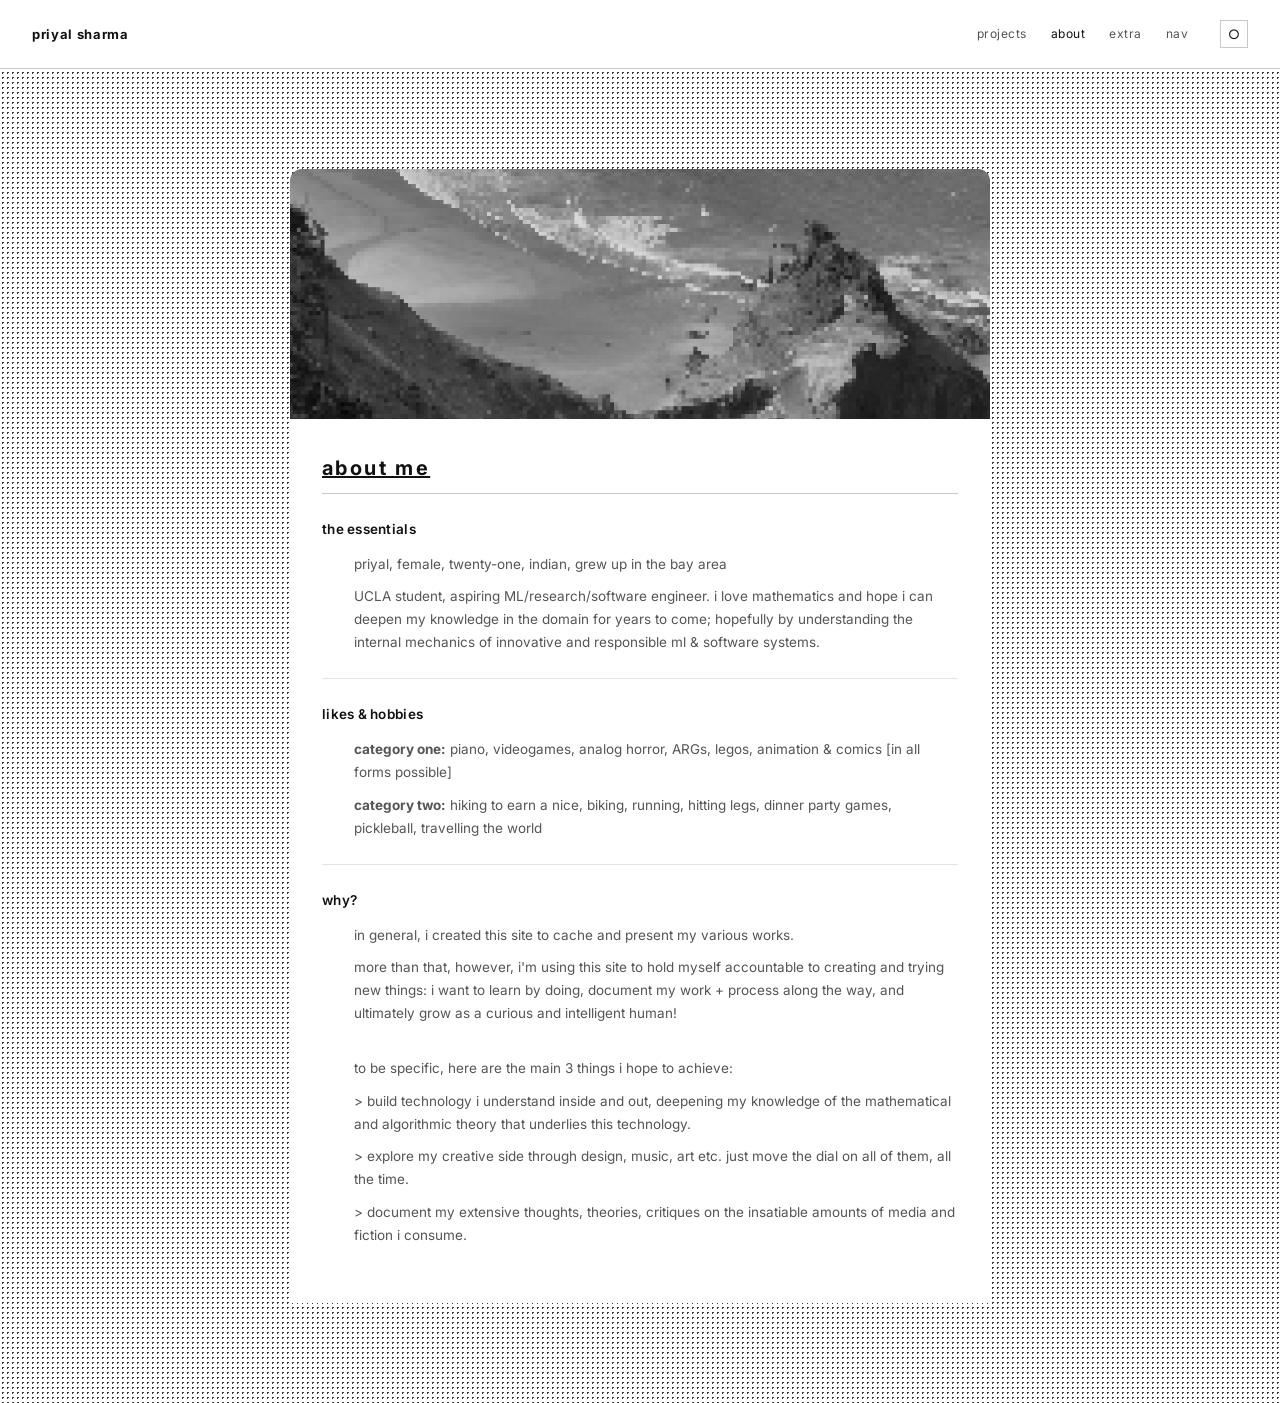
==== aboutme.html @ 27dedb9f "aboutme!" ====
<!DOCTYPE html>
<html lang="en">

<head>
  <meta charset="UTF-8" />
  <meta name="viewport" content="width=device-width, initial-scale=1.0" />
  <title>about — priyal sharma</title>
  <link rel="preconnect" href="https://fonts.googleapis.com" />
  <link rel="preconnect" href="https://fonts.gstatic.com" crossorigin />
  <link href="https://fonts.googleapis.com/css2?family=Inter:wght@400;500;600&family=Press+Start+2P&display=swap"
    rel="stylesheet" />
  <link rel="stylesheet" href="style.css" />
</head>

<body>

  <header class="site-header">
    <span class="site-name">priyal sharma</span>
    <nav class="site-nav">
      <a href="projects.html" class="nav-link">projects</a>
      <a href="aboutme.html" class="nav-link active">about</a>
      <a href="/extra" class="nav-link">extra</a>
      <a href="/nav" class="nav-link">nav</a>
    </nav>
    <button class="theme-toggle" id="themeToggle" aria-label="toggle dark mode">○</button>
  </header>

  <div class="content-wrap">
    <img class="banner" src="aboutme.png" alt="banner">
    <article class="me-box">

      <h2 class="mebox-title">
        <a href="shinji.txt" target="_blank">about me</a>
      </h2>

      <div class="about-section">
        <h3 class="section-title">the essentials</h3>
        <div class="section-content">
          <p>priyal, female, twenty-one, indian, grew up in the bay area</p>
          <p>UCLA student, aspiring ML/research/software engineer. i love mathematics and hope i can deepen my knowledge
            in the
            domain for years to come; hopefully by understanding the internal mechanics of innovative and responsible
            ml & software systems.</p>
        </div>
      </div>

      <hr class="section-divider">

      <div class="about-section">
        <h3 class="section-title">likes & hobbies</h3>
        <div class="section-content">
          <p><strong>category one:</strong> piano, videogames, analog horror, ARGs, legos, animation & comics [in all
            forms
            possible]</p>
          <p><strong>category two:</strong> hiking to earn a nice, biking, running, hitting legs, dinner party games,
            pickleball, travelling
            the world</p>
        </div>
      </div>

      <hr class="section-divider">

      <div class="about-section">
        <h3 class="section-title">why?</h3>
        <div class="section-content">
          <p>in general, i created this site to cache and present my various works.</p>
          <p>more than that, however, i'm using this site to hold myself accountable to creating and trying new things:
            i want to learn by doing, document my work + process along the way, and ultimately grow as a curious and
            intelligent human!</p>
          <br>
          <p>to be specific, here are the main 3 things i hope to achieve:</p>
          <p>&gt; build technology i understand inside and out, deepening my knowledge of the mathematical and
            algorithmic theory that underlies this technology.</p>
          <p>&gt; explore my creative side through design, music, art etc. just move the dial on all of them, all the
            time.</p>
          <p>&gt; document my extensive thoughts, theories, critiques on the insatiable amounts of media and fiction i
            consume.</p>
        </div>
      </div>

    </article>
  </div>

</body>

</html>
---- style.css ----
/* custom properies  */
:root {
  --bg: #ffffff;
  --bg-box: #ffffff;
  --text: #111111;
  --text-subtle: #555;
  --border: #c8c8c8;
  --shadow: rgba(0, 0, 0, 0.9);
  --shadow-hover: rgba(0, 0, 0, 1);
  --accent: #111111;
  --link: #111111;
  --dot-color: rgba(0, 0, 0, 0.78);

  --font-body: 'Inter', -apple-system, BlinkMacSystemFont, 'Segoe UI', sans-serif;
  --font-pixel: 'Press Start 2P', monospace;
}

[data-theme="dark"] {
  --bg: #141414;
  --bg-box: #1e1e1e;
  --text: #e8e8e0;
  --text-subtle: #888;
  --border: #333;
  --shadow: rgba(0, 0, 0, 0.5);
  --shadow-hover: rgba(0, 0, 0, 0.75);
  --accent: #e8e8e0;
  --link: #c8c8c0;
  --dot-color: rgba(255, 255, 255, 0.08);

}

/* reset */
*,
*::before,
*::after {
  box-sizing: border-box;
  margin: 0;
  padding: 0;
}

ul {
  list-style: none;
}

a {
  color: var(--link);
}

/* ze base */
body {
  font-family: var(--font-body);
  font-size: 14px;
  line-height: 1.7;
  color: var(--text);
  background-color: var(--bg);

  /* dotted background — the signature sweetfish detail */
  background-image: radial-gradient(circle, var(--dot-color) 1px, transparent 1px);
  background-size: 5px 5px;

  display: flex;
  flex-direction: column;

  min-height: 100vh;
  transition: background-color 0.2s, color 0.2s;

}

/* le nav */
.site-header {
  display: flex;
  align-items: center;
  gap: 2rem;
  padding: 1.25rem 2rem;
  border-bottom: 1px solid var(--border);
  background: var(--bg);
  position: sticky;
  top: 0;
  z-index: 10;
  /* slight blur so the dotted bg doesn't bleed through aggressively */
  backdrop-filter: blur(4px);
}

.site-name {
  font-family: var(--font-body);
  font-size: 13px;
  font-weight: bold;
  letter-spacing: 0.05em;
  white-space: nowrap;
  margin-right: auto;
}

.site-nav {
  display: flex;
  gap: 1.5rem;
}

.nav-link {
  font-family: var(--font-body);
  font-size: 12px;
  text-decoration: none;
  color: var(--text-subtle);
  letter-spacing: 0.04em;
  transition: color 0.15s;
}

.nav-link:hover,
.nav-link.active {
  color: var(--text);
}



/* theme toggle */
.theme-toggle {
  background: none;
  border: 1px solid var(--border);
  color: var(--text);
  font-family: var(--font-body);
  font-size: 13px;
  width: 28px;
  height: 28px;
  cursor: pointer;
  display: flex;
  align-items: center;
  justify-content: center;
  transition: border-color 0.15s, color 0.15s;
  flex-shrink: 0;
}

.theme-toggle:hover {
  border-color: var(--text);
}

/* ─── LAYOUT GRID ─────────────────────────────────────────────────────── */
.layout {
  display: grid;
  grid-template-columns: 1fr 240px;
  gap: 1.25rem;
  max-width: 860px;
  margin: 2rem auto;
  padding: 0 1.5rem;
  align-items: start;
}

.left-col {
  display: flex;
  flex-direction: column;
  gap: 1.25rem;
}

.right-col {
  display: flex;
  flex-direction: column;
  gap: 1.25rem;
}

/* ─── BOX (shared card style) ─────────────────────────────────────────── */
.box {
  background: var(--bg-box);
  border: 1px solid var(--border);
  box-shadow: 4px 4px 0px var(--shadow);
  padding: 1.25rem 1.5rem;
  transition: box-shadow 0.2s, background-color 0.2s, border-color 0.2s;
}

.box:hover {
  box-shadow: 6px 6px 0px var(--shadow-hover);
}

.box-title {
  font-family: var(--font-body);
  font-size: 11px;
  font-weight: bold;
  letter-spacing: 0.12em;
  text-transform: lowercase;
  border-bottom: 1px solid var(--border);
  padding-bottom: 0.5rem;
  margin-bottom: 1rem;
}

/* ─── ABOUT BOX ───────────────────────────────────────────────────────── */
.about-box p {
  margin-bottom: 0.85rem;
}

.about-box p:last-child {
  margin-bottom: 0;
}

.about-list {
  list-style: none;
  margin-top: 0.5rem;
  display: flex;
  flex-direction: column;
  gap: 0.25rem;
}

.about-list li {
  font-size: 13px;
  color: var(--text-subtle);
  padding-left: 0.75rem;
  position: relative;
}

.about-list li::before {
  content: '—';
  position: absolute;
  left: 0;
  color: var(--border);
}

.subtle {
  color: var(--text-subtle);
}


/* ─── LINKS ───────────────────────────────────────────────────────────── */
.link {
  text-decoration: underline;
  text-underline-offset: 2px;
  text-decoration-color: var(--border);
  transition: text-decoration-color 0.15s;
}

.link:hover {
  text-decoration-color: var(--text);
}

/* ─── CALENDAR ────────────────────────────────────────────────────────── */
.calendar-box {
  font-size: 12px;
}

.cal-header {
  font-family: var(--font-body);
  font-size: 13px;
  font-weight: bold;
  letter-spacing: 0.06em;
  margin-bottom: 0.75rem;
  text-align: center;
}

.cal-grid {
  display: grid;
  grid-template-columns: repeat(7, 1fr);
  gap: 2px;
  text-align: center;
}

.cal-day-label {
  font-size: 10px;
  color: var(--text-subtle);
  padding-bottom: 4px;
  letter-spacing: 0.05em;
}

.cal-day {
  padding: 3px 2px;
  font-size: 11px;
  line-height: 1.4;
}

.cal-day.empty {
  /* placeholder cells before day 1 */
}

.cal-day.today {
  background: var(--text);
  color: var(--bg);
  font-weight: bold;
}

.currently-box {
  width: 350px;
  height: 200px;
}

/* ─── BOTTOM ROW (of the moment + contact side by side) ──────────────── */
.bottom-row {
  display: flex;
  flex-direction: row;
  gap: 1.25rem;
}

/* ─── CONTACT BOX ─────────────────────────────────────────────────────── */
.contact-list li {
  padding: 0.25rem 0;
  width: 300px;
}

.contact-box {
  width: 200px;
  height: 200px;
}


.contact-list a {
  font-size: 13px;
  text-decoration: none;
  letter-spacing: 0.03em;
  transition: opacity 0.15s;
  width: 300px;
}

.contact-list a:hover {
  opacity: 0.6;
}

/* ─── CURRENT FOCUS BOX ──────────────────────────────────────────────── */
.focus-list {
  display: flex;
  flex-direction: column;
  gap: 0.35rem;
}

.focus-list li {
  font-size: 13px;
  color: var(--text-subtle);
  padding-left: 1rem;
  position: relative;
  line-height: 1.5;
}

.focus-list li::before {
  content: '›';
  position: absolute;
  left: 0;
  color: var(--text);
}

/* ─── ACTIVITY BOX ────────────────────────────────────────────────────── */
.activity-box {
  padding: 0.75rem 1rem;
  max-height: 230px;
  overflow-y: scroll;
  width: 250px;
}

.activity-list {
  display: flex;
  flex-direction: column;
  gap: 0.3rem;
}

.activity-item {
  display: flex;
  align-items: baseline;
  gap: 0.6rem;
  font-size: 11px;
}

.activity-date {
  font-size: 10px;
  color: var(--text-subtle);
  white-space: nowrap;
  flex-shrink: 0;
}

.activity-text {
  color: var(--text);
}

/* ─── CURRENTLY LISTENING ─────────────────────────────────────────────── */
.listening-track {
  font-size: 13px;
  font-weight: 600;
  line-height: 1.4;
}

.listening-artist {
  font-size: 12px;
  color: var(--text-subtle);
  margin-top: 0.1rem;
}

/* ─── FOOTER ──────────────────────────────────────────────────────────── */
.site-footer {
  margin-top: auto;
  text-align: center;
  font-size: 11px;
  color: var(--text-subtle);
  padding: 2rem 1rem 3rem;
  letter-spacing: 0.04em;
}

.footer-text {
  background: var(--bg);
  padding: 2px 10px;
}

/* ─── RESPONSIVE ──────────────────────────────────────────────────────── */
@media (max-width: 640px) {
  .layout {
    grid-template-columns: 1fr;
  }

  .site-nav {
    gap: 1rem;
  }

  .site-header {
    gap: 1rem;
    padding: 1rem;
  }
}

/* =============================================================
   12. PROJECTS PAGE
   ============================================================= */


/* ------ terminal window wrapper ------ */

.terminal {
  max-width: 800px;
  border: 1px solid var(--border);
  box-shadow: 8px 8px 0 var(--shadow);
  background: var(--bg-box);
  margin: 32px auto 40px;
}

/* title bar at the top of the terminal */
.terminal-bar {
  display: grid;
  grid-template-columns: 60px 1fr auto;
  align-items: center;
  gap: 12px;
  padding: 8px 14px;
  border-bottom: 1px solid var(--border);
  background: var(--bg);
  font-family: ui-monospace, 'SF Mono', Menlo, monospace;
  font-size: 12px;
}

.tl-dots {
  display: flex;
  gap: 6px;
}

.tl-dot {
  width: 10px;
  height: 10px;
  border-radius: 50%;
  border: 1px solid var(--text);
  display: inline-block;
}

.tl-dot.red {
  background: #d97a7a;
}

.tl-dot.yellow {
  background: #e0c36c;
}

.tl-dot.green {
  background: #8fb87a;
}

.tl-title {
  text-align: center;
  color: var(--text-subtle);
  letter-spacing: 0.05em;
}

.tl-prompt {
  color: var(--text-subtle);
  text-align: right;
  font-size: 11px;
}

@media (max-width: 640px) {
  .terminal-bar {
    grid-template-columns: 60px 1fr;
  }

  .tl-prompt {
    display: none;
  }
}

/* body of the terminal (where the grid lives) */
.terminal-body {
  padding: 20px 22px 24px;
  background: var(--bg-box);
}


/* ------ prompt lines (decorative) ------ */

.prompt-line {
  font-family: ui-monospace, 'SF Mono', Menlo, monospace;
  font-size: 13px;
  color: var(--text-subtle);
  margin-bottom: 20px;
  display: flex;
  align-items: center;
  gap: 8px;
}

.prompt-line .prompt-chevron {
  color: var(--text);
  font-weight: 500;
}

.prompt-line .prompt-text {
  color: var(--text);
}

.prompt-line .prompt-cursor {
  display: inline-block;
  width: 8px;
  height: 14px;
  background: var(--text);
  vertical-align: middle;
}

.prompt-line.prompt-closing {
  margin: 24px 0 0;
}

.prompt-cursor.blink {
  animation: cursor-blink 1s steps(2) infinite;
}

@keyframes cursor-blink {

  0%,
  49% {
    opacity: 1;
  }

  50%,
  100% {
    opacity: 0;
  }
}


/* ------ projects grid ------ */

.projects-grid {
  display: grid;
  grid-template-columns: repeat(auto-fill, minmax(260px, 1fr));
  gap: 20px;
}



/* ------ project card ------ */

.project-card {
  background: var(--bg-box);
  border: 1px solid var(--border);
  box-shadow: 4px 4px 0 var(--shadow);
  display: flex;
  flex-direction: column;
  transition: transform 0.15s, box-shadow 0.15s;
}

.project-card:hover {
  transform: translate(-2px, -2px);
  box-shadow: 6px 6px 0 var(--shadow);
}

/* image slot */
.card-image {
  height: 130px;
  border-bottom: 1px solid var(--border);
  overflow: hidden;
  background: var(--bg-box);
}

.card-image img {
  width: 100%;
  height: 100%;
  object-fit: cover;
  display: block;
  filter: grayscale(100%) contrast(1.05);
}

.card-image.no-image {
  display: flex;
  align-items: center;
  justify-content: center;
  background: var(--bg-box);
}

.card-image.no-image span {
  font-family: ui-monospace, 'SF Mono', Menlo, monospace;
  font-size: 11px;
  color: var(--text-subtle);
  letter-spacing: 0.2em;
  padding: 4px 10px;
  border: 1px dashed var(--text-subtle);
}

/* card body */
.card-body {
  padding: 14px 16px 16px;
  flex: 1;
  display: flex;
  flex-direction: column;
  background: var(--bg-box);
}

.card-head {
  display: flex;
  justify-content: space-between;
  align-items: baseline;
  gap: 10px;
  margin-bottom: 8px;
}

.card-head h2 {
  font-family: ui-monospace, 'SF Mono', Menlo, monospace;
  font-size: 15px;
  font-weight: 500;
  margin: 0;
  letter-spacing: -0.01em;
}

.card-date {
  font-family: ui-monospace, 'SF Mono', Menlo, monospace;
  font-size: 12px;
  color: var(--text-subtle);
  white-space: nowrap;
}

.card-desc {
  font-family: var(--font-body);
  font-size: 13.5px;
  line-height: 1.55;
  color: var(--text-subtle);
  margin: 0 0 12px;
  flex: 1;
}

.card-tags {
  list-style: none;
  padding: 0;
  margin: 0 0 12px;
  display: flex;
  flex-wrap: wrap;
  gap: 5px;
}

.card-tags li {
  font-family: ui-monospace, 'SF Mono', Menlo, monospace;
  font-size: 10.5px;
  padding: 2px 7px;
  border: 1px solid var(--text-subtle);
  color: var(--text-subtle);
  letter-spacing: 0.02em;
}

.card-links {
  list-style: none;
  padding: 0;
  margin: 0;
  display: flex;
  flex-wrap: wrap;
  gap: 14px;
  padding-top: 10px;
  border-top: 1px dashed var(--text-subtle);
}

.card-links a {
  font-family: ui-monospace, 'SF Mono', Menlo, monospace;
  font-size: 12px;
  color: var(--text);
  text-decoration: none;
  border-bottom: 1px solid transparent;
}

.card-links a:hover {
  border-bottom-color: var(--text);
}

.tl-dot.red {
  cursor: pointer;
}

.easter-egg {
  position: relative;
}

.notepad {
  position: absolute;
  top: 32px;
  left: 0;
  right: 0;
  max-width: 500px;
  margin: 0 auto;
  background: #fff;
  border: 1px solid var(--border);
  padding: 12px 16px;
  max-height: 160px;
  overflow-y: auto;
  font-size: 13px;
  color: #111;
  z-index: 1;
}

.notepad p {
  margin: 0 0 6px;
}

/* terminal sits on top */
.terminal {
  position: relative;
  z-index: 2;
}

.focus-entry {
  padding-bottom: 12px;
  margin-bottom: 12px;
  border-bottom: 1px dashed var(--border);
}

.focus-entry:last-child {
  border-bottom: none;
  margin-bottom: 0;
  padding-bottom: 0;
}

.focus-role {
  display: inline-block;
  font-family: ui-monospace, 'SF Mono', Menlo, monospace;
  font-size: 11px;
  font-weight: 600;
  padding: 2px 6px;
  border: 1px solid var(--border);
  margin-bottom: 6px;
}

.focus-detail {
  display: block;
  font-size: 13px;
  color: var(--text-subtle);
  line-height: 1.5;
}

/* aboutmepage */
/* Header */
.content-wrap {
  width: 700px;
  margin: 100px auto;
  /* centers it + pushes down from top */
}

.banner {
  width: 100%;
  height: 250px;
  object-fit: cover;
  display: block;
  border-radius: 12px 12px 0 0;
}

.me-box {
  background: white;
  width: 100%;
  padding: 32px;
  min-height: 550px;
  box-sizing: border-box;
}

.mebox-title {
  font-family: var(--font-body);
  font-size: 20px;
  font-weight: bold;
  letter-spacing: 0.12em;
  text-transform: lowercase;
  border-bottom: 1px solid var(--border);
  padding-bottom: 0.5rem;
  margin-bottom: 1.5rem;
}


br-sm {
  display: block;
  content: "";
  margin-top: 4px;

}


br-md {
  display: block;
  content: "";
  margin-top: 12px;

}


br-lg {
  display: block;
  content: "";
  margin-top: 24px;

}

/* ─── ABOUT ME PAGE LAYOUT (reference style) ─── */
.about-section {
  margin-bottom: 1.5rem;
}

.section-title {
  font-family: var(--font-body);
  font-size: 13.5px;
  font-weight: 600;
  color: var(--text);
  margin-bottom: 0.75rem;
  letter-spacing: 0.02em;
}

.section-content {
  margin-left: 2rem;
  font-family: var(--font-body);
  font-size: 13.5px;
  line-height: 1.7;
  color: var(--text-subtle);
}

.section-content p {
  margin-bottom: 0.6rem;
}

.section-divider {
  border: none;
  border-top: 1px solid var(--border);
  margin: 1.5rem 0;
  opacity: 0.5;
}
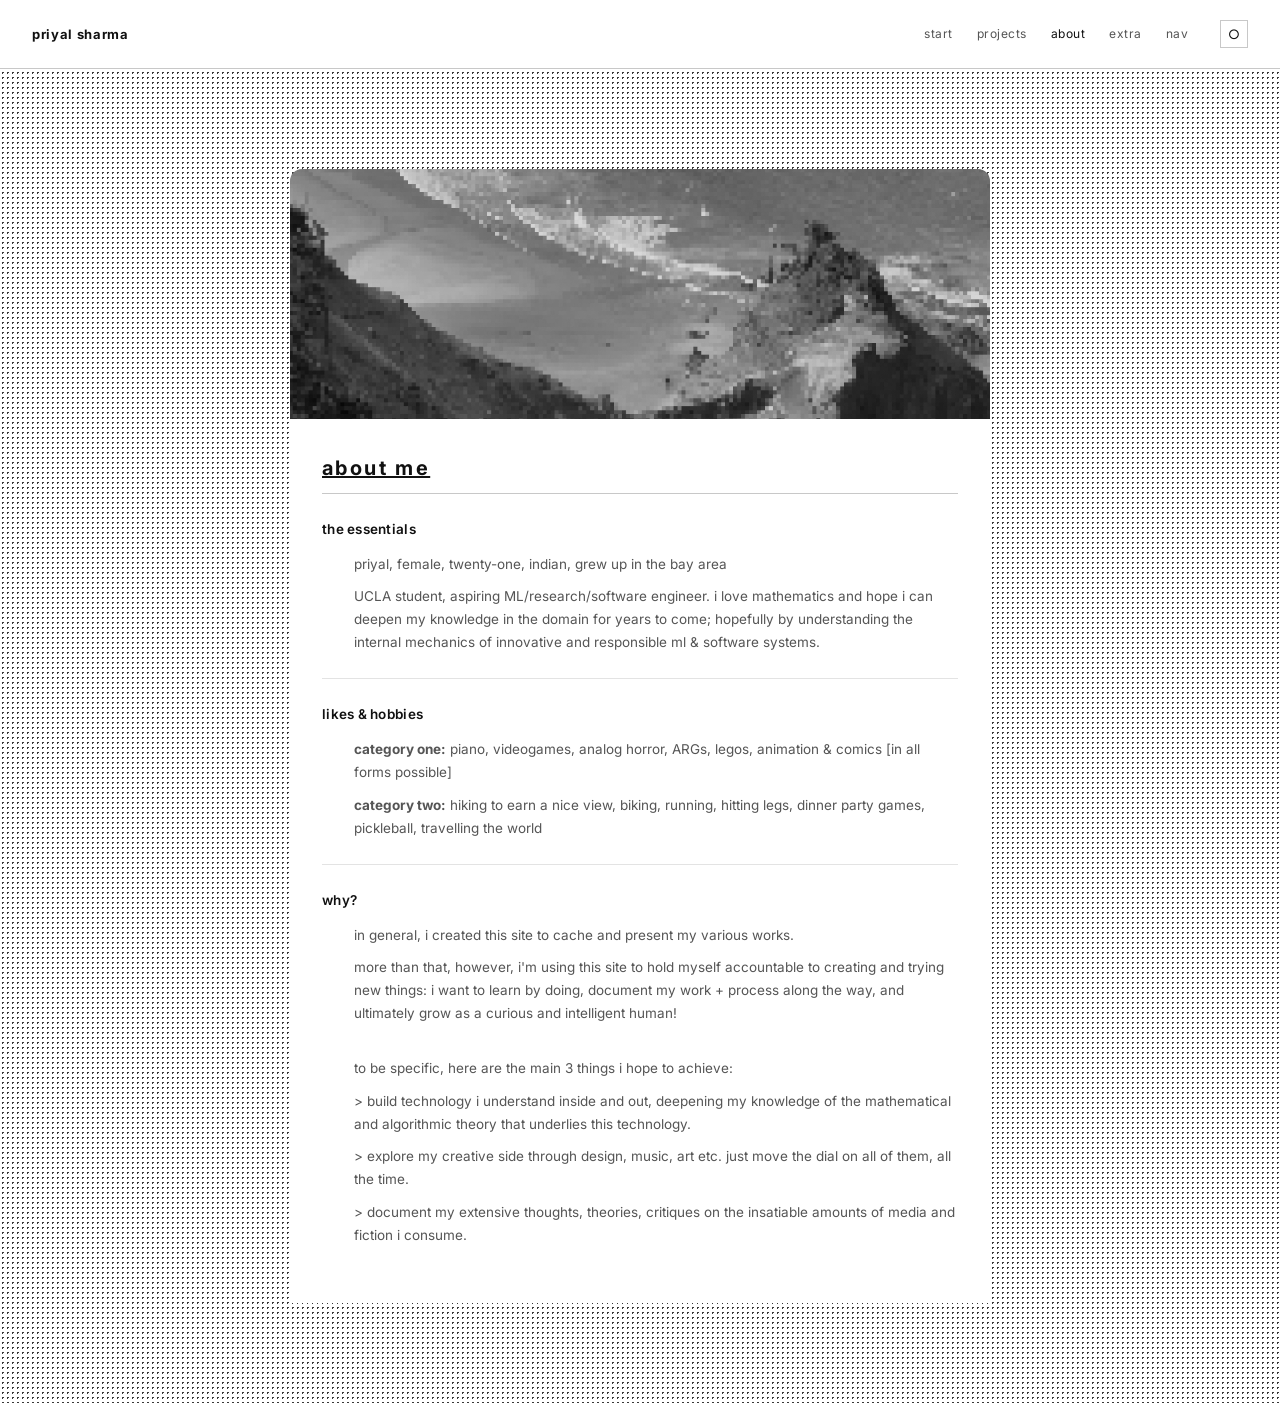
==== commit 2b801206: "fix" ====
--- a/aboutme.html
+++ b/aboutme.html
@@ -17,10 +17,11 @@
   <header class="site-header">
     <span class="site-name">priyal sharma</span>
     <nav class="site-nav">
+      <a href="index.html" class="nav-link">start</a>
       <a href="projects.html" class="nav-link">projects</a>
       <a href="aboutme.html" class="nav-link active">about</a>
-      <a href="/extra" class="nav-link">extra</a>
-      <a href="/nav" class="nav-link">nav</a>
+      <a href="#" class="nav-link">extra</a>
+      <a href="#" class="nav-link">nav</a>
     </nav>
     <button class="theme-toggle" id="themeToggle" aria-label="toggle dark mode">○</button>
   </header>
@@ -52,7 +53,8 @@
           <p><strong>category one:</strong> piano, videogames, analog horror, ARGs, legos, animation & comics [in all
             forms
             possible]</p>
-          <p><strong>category two:</strong> hiking to earn a nice, biking, running, hitting legs, dinner party games,
+          <p><strong>category two:</strong> hiking to earn a nice view, biking, running, hitting legs, dinner party
+            games,
             pickleball, travelling
             the world</p>
         </div>
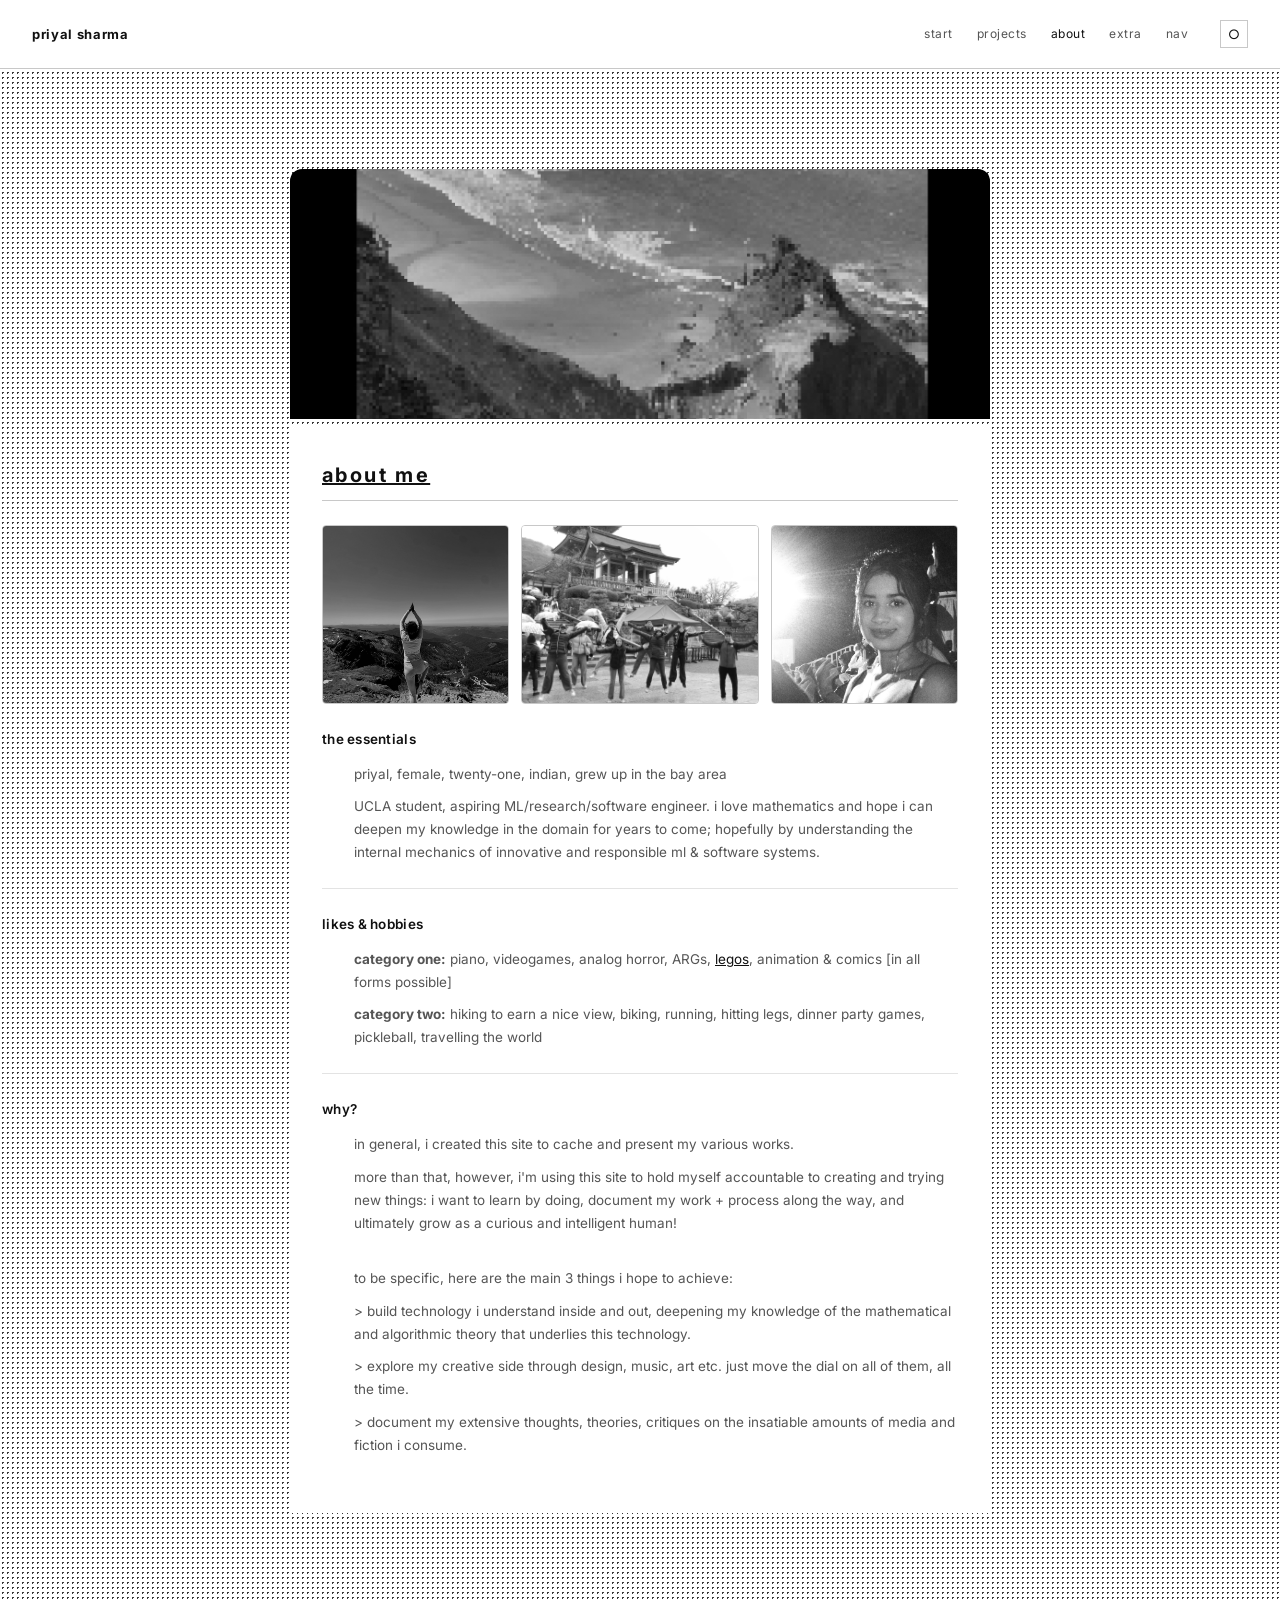
==== commit 95f84caf: "boom" ====
--- a/aboutme.html
+++ b/aboutme.html
@@ -27,12 +27,18 @@
   </header>
 
   <div class="content-wrap">
-    <img class="banner" src="aboutme.png" alt="banner">
+    <img class="banner" src="banner.png" alt="banner">
     <article class="me-box">
 
       <h2 class="mebox-title">
         <a href="shinji.txt" target="_blank">about me</a>
       </h2>
+
+      <div class="about-gallery">
+        <img src="IMG_0267.JPG" alt="Priyal photo 1">
+        <img src="DSCN0232.JPG" alt="Priyal photo 2">
+        <img src="pfp2.jpg" alt="Priyal photo 3">
+      </div>
 
       <div class="about-section">
         <h3 class="section-title">the essentials</h3>
@@ -50,7 +56,8 @@
       <div class="about-section">
         <h3 class="section-title">likes & hobbies</h3>
         <div class="section-content">
-          <p><strong>category one:</strong> piano, videogames, analog horror, ARGs, legos, animation & comics [in all
+          <p><strong>category one:</strong> piano, videogames, analog horror, ARGs, <a href="legos.html"
+              class="legolink active">legos</a>, animation & comics [in all
             forms
             possible]</p>
           <p><strong>category two:</strong> hiking to earn a nice view, biking, running, hitting legs, dinner party
--- a/style.css
+++ b/style.css
@@ -570,6 +570,20 @@
   border-bottom: 1px solid var(--border);
   overflow: hidden;
   background: var(--bg-box);
+}
+
+.card-image img.banner {
+  width: 100%;
+  height: 250px;
+  object-fit: cover;
+  display: block;
+  border-radius: 12px 12px 0 0;
+  filter: grayscale(100%);
+  transition: filter 0.2s ease;
+}
+
+.banner:hover {
+  filter: grayscale(0%);
 }
 
 .card-image img {
@@ -752,10 +766,12 @@
 
 .banner {
   width: 100%;
+  filter: grayscale(100%);
+  transition: filter 0.2s ease;
   height: 250px;
   object-fit: cover;
-  display: block;
   border-radius: 12px 12px 0 0;
+
 }
 
 .me-box {
@@ -832,4 +848,89 @@
   border-top: 1px solid var(--border);
   margin: 1.5rem 0;
   opacity: 0.5;
+}
+
+/* ─── ABOUT PAGE GALLERY ─── */
+.about-gallery {
+  display: flex;
+  gap: 12px;
+  margin-bottom: 1.5rem;
+}
+
+.about-gallery img {
+  flex: 1;
+  width: 100%;
+  height: 179px;
+  object-fit: cover;
+  border: 1px solid var(--border);
+  border-radius: 4px;
+  filter: grayscale(100%);
+  transition: filter 0.2s ease;
+}
+
+.about-gallery img:hover {
+  filter: grayscale(0%);
+}
+
+/* ─── LEGO PAGE GRID ─── */
+.lego-grid {
+  display: flex;
+  flex-wrap: wrap;
+  gap: 16px;
+  margin-top: 1rem;
+}
+
+.lego-card {
+  width: 300px;
+  background: var(--bg-box);
+  border: 1px solid var(--border);
+  box-shadow: 4px 4px 0 var(--shadow);
+  display: flex;
+  flex-direction: column;
+  overflow: hidden;
+  transition: transform 0.15s, box-shadow 0.15s;
+}
+
+.lego-card:hover {
+  transform: translate(-2px, -2px);
+  box-shadow: 6px 6px 0 var(--shadow);
+}
+
+.lego-card img {
+  width: 100%;
+  height: 330px;
+  object-fit: cover;
+  display: block;
+  border-bottom: 1px solid var(--border);
+  filter: grayscale(100%);
+  transition: filter 0.2s ease;
+}
+
+.lego-card img:hover {
+  filter: grayscale(0%);
+}
+
+.lego-card-info {
+  padding: 14px 16px;
+  display: flex;
+  flex-direction: column;
+  gap: 6px;
+}
+
+.lego-card-info h3 {
+  font-family: var(--font-body);
+  font-size: 15px;
+  font-weight: 600;
+  margin: 0;
+}
+
+.lego-tag {
+  font-family: ui-monospace, 'SF Mono', Menlo, monospace;
+  font-size: 10.5px;
+  padding: 2px 7px;
+  border: 1px solid var(--border);
+  color: var(--text-subtle);
+  width: fit-content;
+  letter-spacing: 0.02em;
+  text-transform: lowercase;
 }
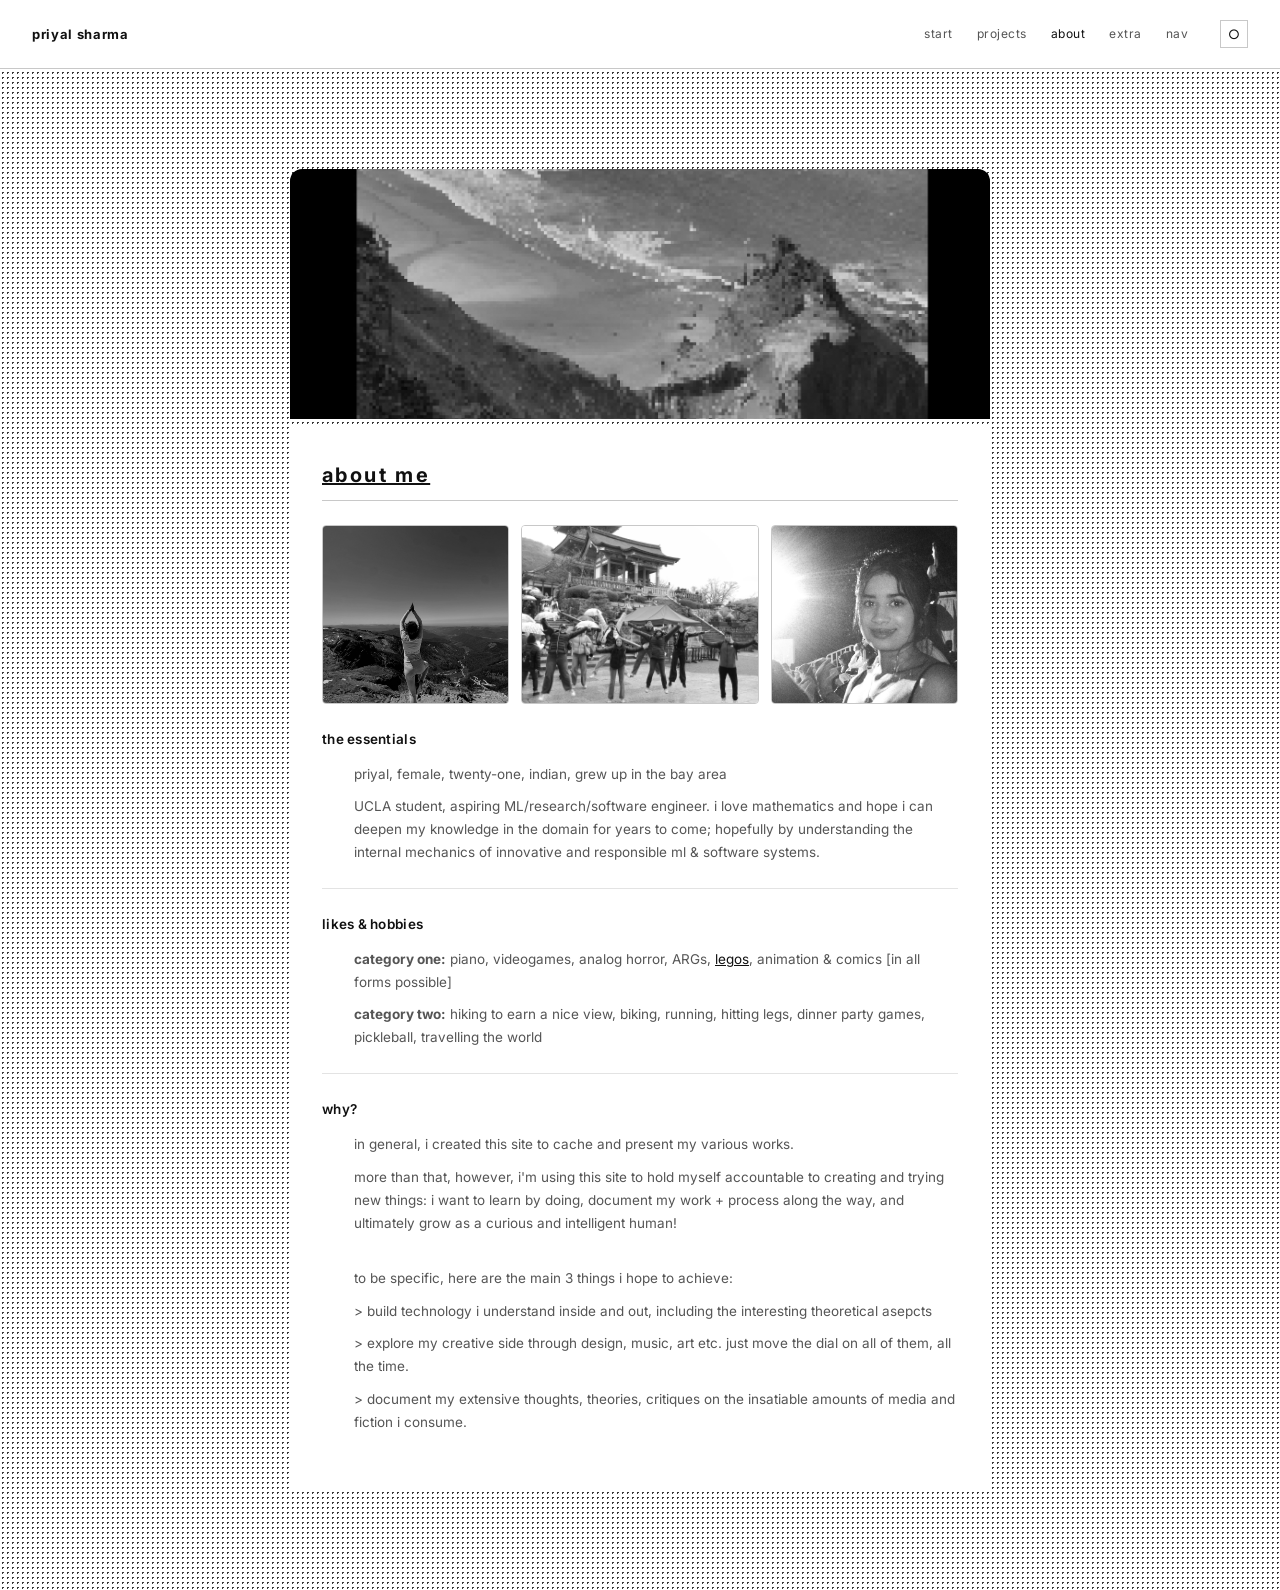
==== commit cd5c4144: "smallupdate" ====
--- a/aboutme.html
+++ b/aboutme.html
@@ -78,8 +78,7 @@
             intelligent human!</p>
           <br>
           <p>to be specific, here are the main 3 things i hope to achieve:</p>
-          <p>&gt; build technology i understand inside and out, deepening my knowledge of the mathematical and
-            algorithmic theory that underlies this technology.</p>
+          <p>&gt; build technology i understand inside and out, including the interesting theoretical asepcts</p>
           <p>&gt; explore my creative side through design, music, art etc. just move the dial on all of them, all the
             time.</p>
           <p>&gt; document my extensive thoughts, theories, critiques on the insatiable amounts of media and fiction i
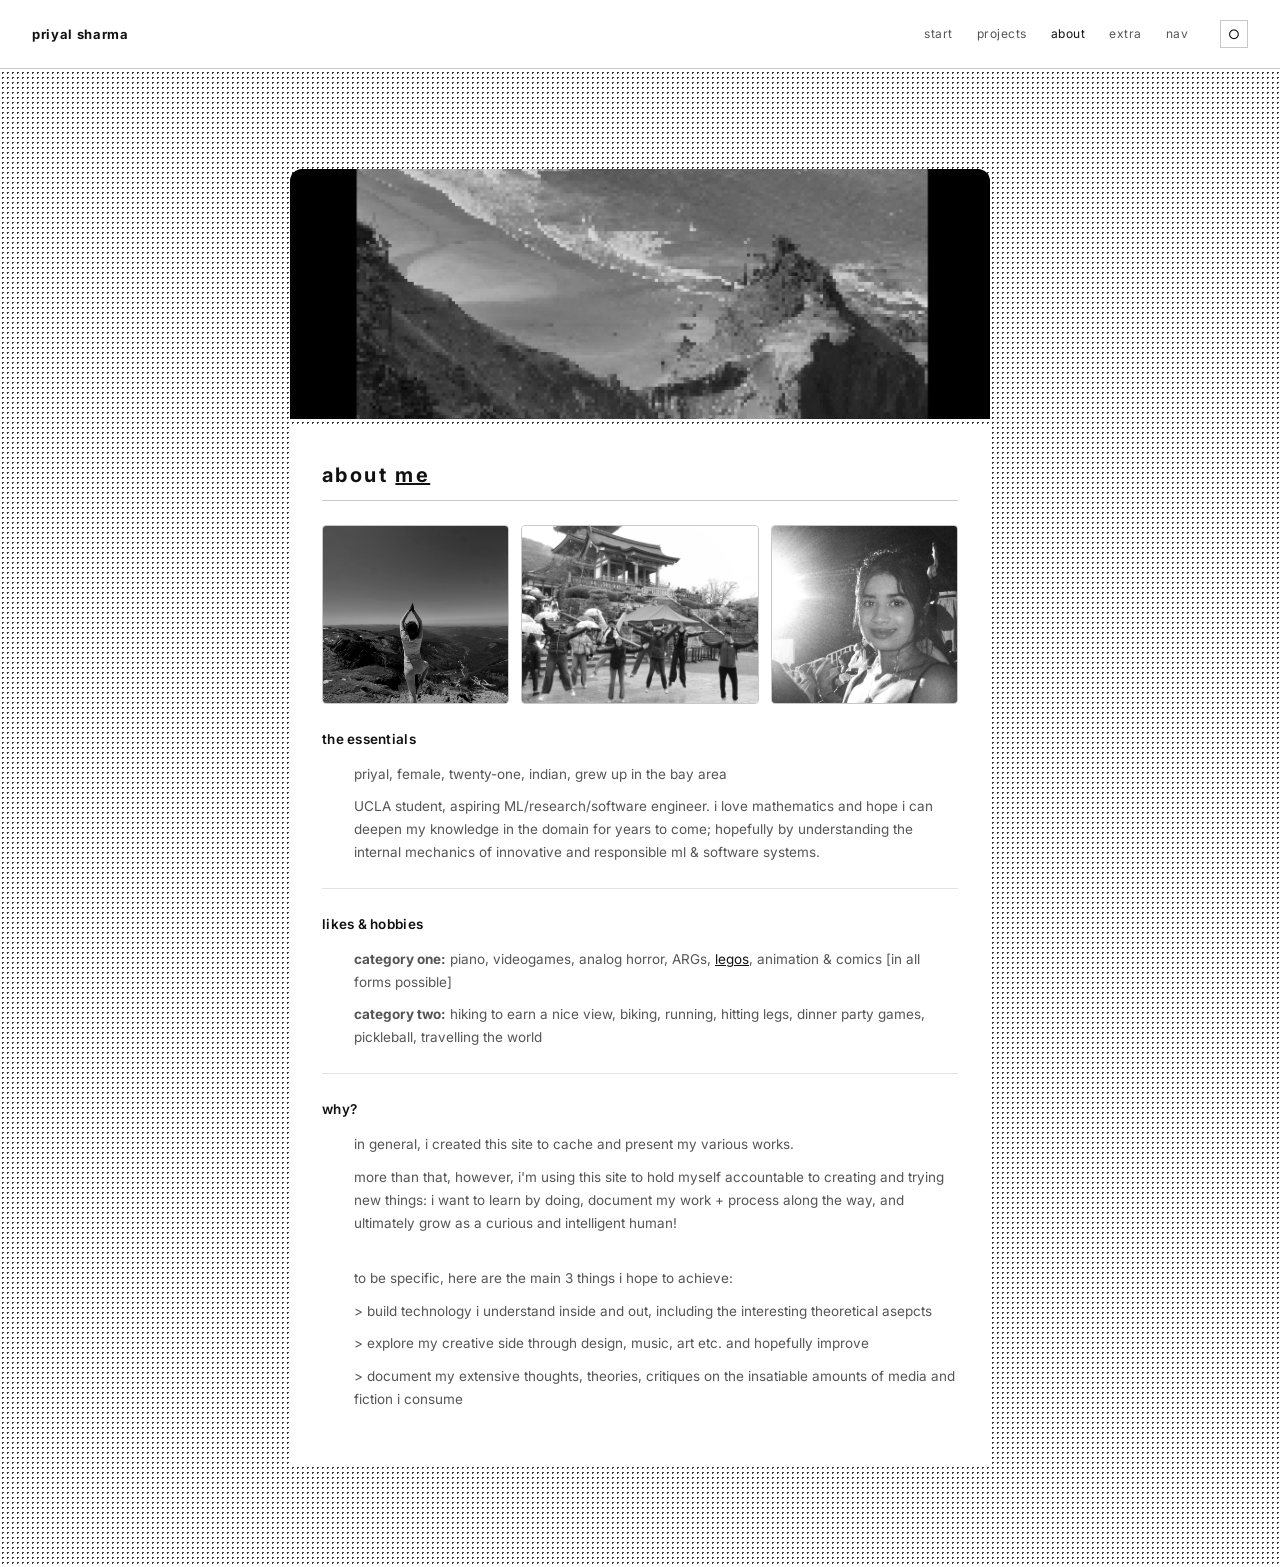
==== commit 11956c85: "Update aboutme.html" ====
--- a/aboutme.html
+++ b/aboutme.html
@@ -31,7 +31,7 @@
     <article class="me-box">
 
       <h2 class="mebox-title">
-        <a href="shinji.txt" target="_blank">about me</a>
+        about <a href="shinji.txt" target="_blank">me</a>
       </h2>
 
       <div class="about-gallery">
@@ -79,10 +79,9 @@
           <br>
           <p>to be specific, here are the main 3 things i hope to achieve:</p>
           <p>&gt; build technology i understand inside and out, including the interesting theoretical asepcts</p>
-          <p>&gt; explore my creative side through design, music, art etc. just move the dial on all of them, all the
-            time.</p>
+          <p>&gt; explore my creative side through design, music, art etc. and hopefully improve</p>
           <p>&gt; document my extensive thoughts, theories, critiques on the insatiable amounts of media and fiction i
-            consume.</p>
+            consume</p>
         </div>
       </div>
 
